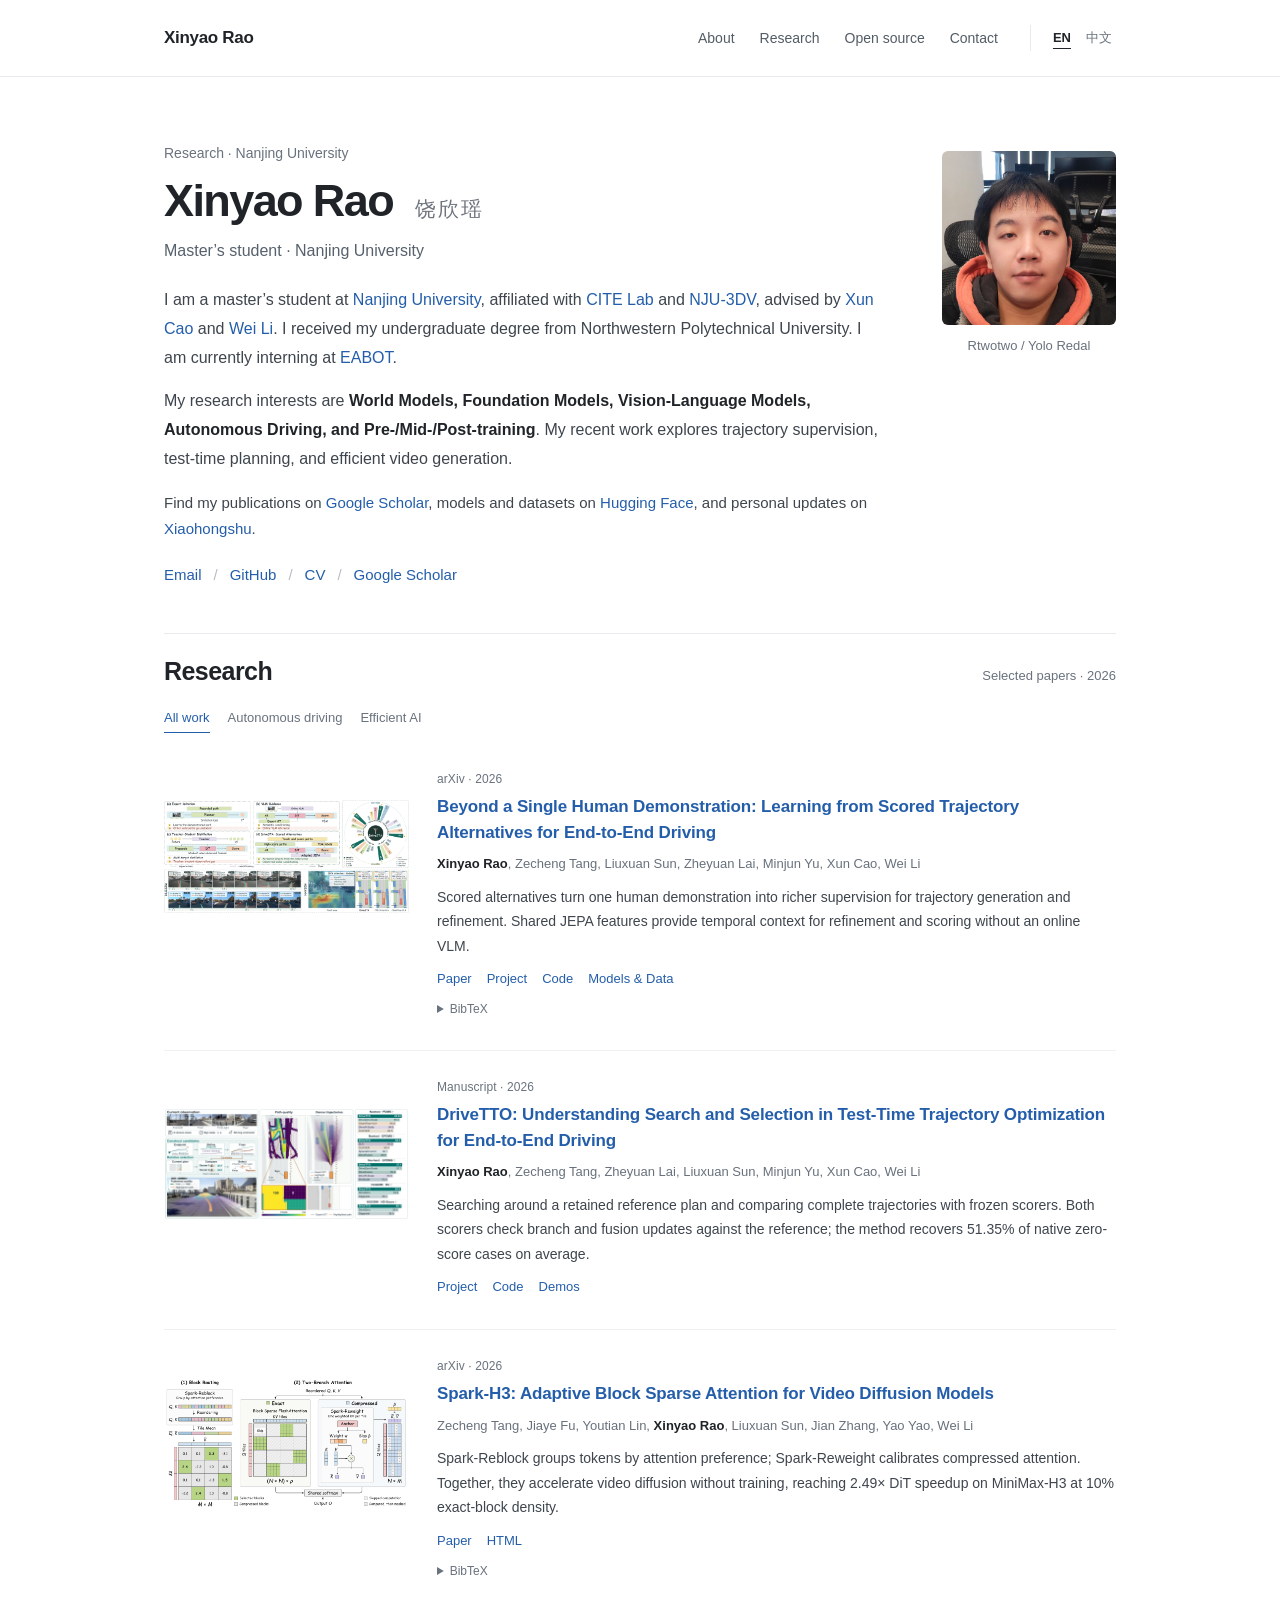
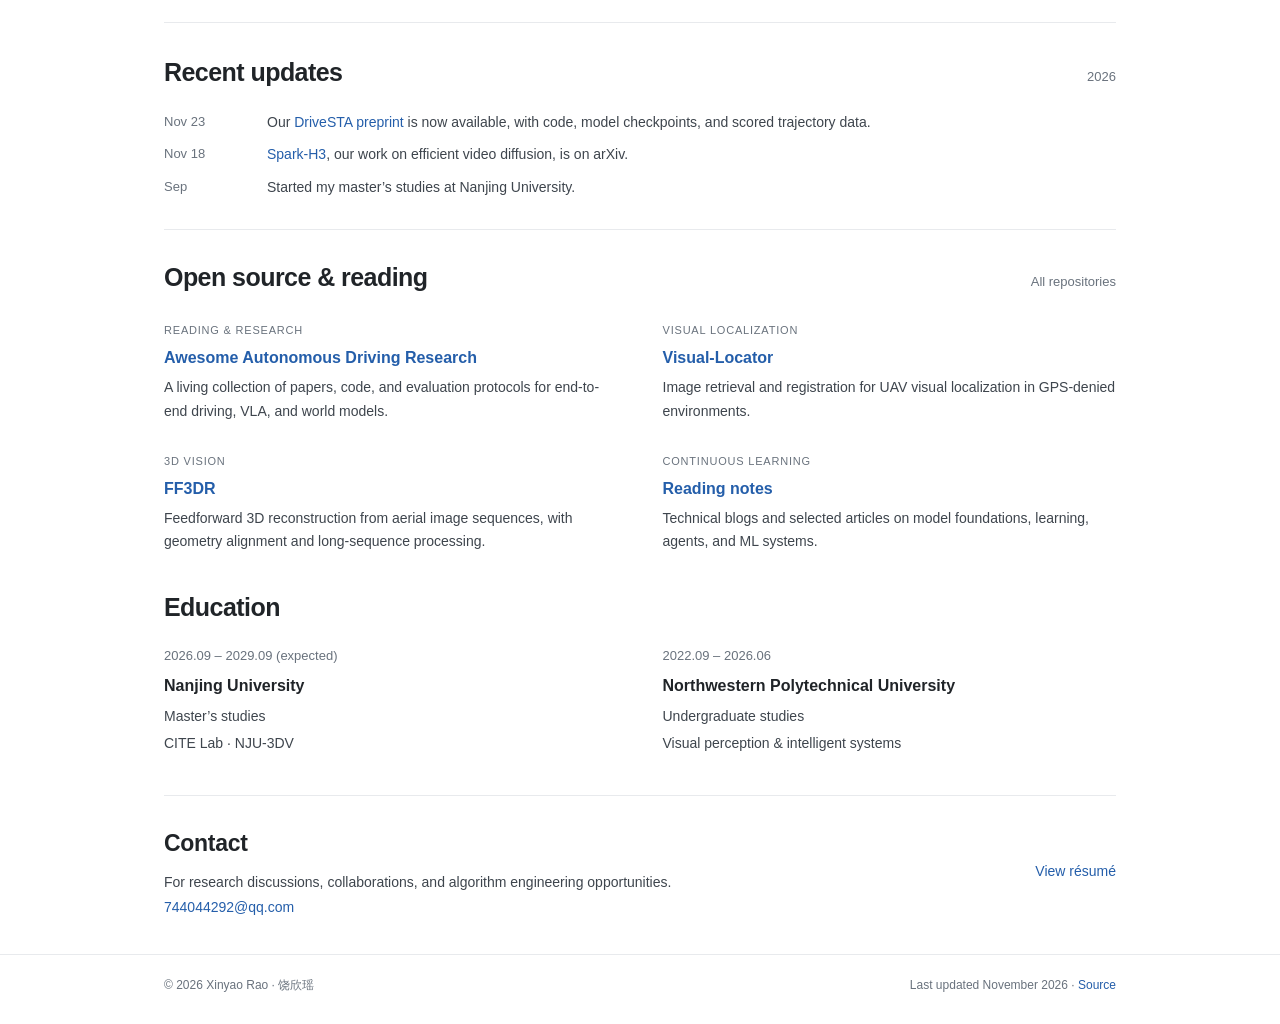
==== index.html @ ece89968 "Build minimal academic homepage and refresh research CV" ====
<!doctype html>
<html lang="en"><head><meta charset="utf-8"><meta name="viewport" content="width=device-width,initial-scale=1">
<title>Xinyao Rao | World Models &amp; Autonomous Driving</title>
<meta name="description" content="Xinyao Rao (饶欣瑶), master's student at Nanjing University. Research interests: World Models, Foundation Models, Vision-Language Models, Autonomous Driving, and Pre-/Mid-/Post-training.">
<meta name="theme-color" content="#ffffff"><meta property="og:type" content="website"><meta property="og:title" content="Xinyao Rao | Academic Homepage"><meta property="og:description" content="World Models, Foundation Models, Vision-Language Models, Autonomous Driving, and Pre-/Mid-/Post-training. Nanjing University.">
<link rel="icon" href="assets/site/favicon.svg" type="image/svg+xml"><link rel="stylesheet" href="assets/site/style.css"><script src="assets/site/main.js" defer></script>
<script type="application/ld+json">{"@context": "https://schema.org", "@type": "Person", "name": "Xinyao Rao", "alternateName": ["饶欣瑶", "Rtwotwo", "Yolo Redal"], "email": "mailto:744044292@qq.com", "affiliation": {"@type": "CollegeOrUniversity", "name": "Nanjing University"}, "alumniOf": {"@type": "CollegeOrUniversity", "name": "Northwestern Polytechnical University"}, "sameAs": ["https://github.com/Rtwotwo", "https://huggingface.co/Rtwotwo"]}</script></head>
<body><a class="skip" href="#main">Skip to content</a>
<header class="topbar"><nav class="container nav" aria-label="Main navigation"><a class="brand" href="#about">Xinyao Rao</a><div class="nav-links"><a href="#about"><span lang="en">About</span><span lang="zh-CN">关于我</span></a><a href="#research"><span lang="en">Research</span><span lang="zh-CN">研究成果</span></a><a href="#projects"><span lang="en">Open source</span><span lang="zh-CN">开源项目</span></a><a href="#contact"><span lang="en">Contact</span><span lang="zh-CN">联系</span></a></div><div class="languages" data-enhanced hidden role="group" aria-label="Language"><button type="button" data-language="en" aria-pressed="true">EN</button><button type="button" data-language="zh-CN" aria-pressed="false">中文</button></div></nav></header>
<main id="main" class="container">
<section id="about" class="hero" aria-labelledby="name"><div class="hero-copy"><p class="eyebrow"><span lang="en">Research · Nanjing University</span><span lang="zh-CN">研究 · 南京大学</span></p><h1 id="name">Xinyao Rao <span class="chinese-name">饶欣瑶</span></h1><p class="lead"><span lang="en">Master’s student · Nanjing University</span><span lang="zh-CN">硕士研究生 · 南京大学</span></p><p class="bio"><span lang="en">I am a master’s student at <a href="https://www.nju.edu.cn/">Nanjing University</a>, affiliated with <a href="https://cite.nju.edu.cn/">CITE Lab</a> and <a href="https://nju-3dv.github.io/">NJU-3DV</a>, advised by <a href="https://cite.nju.edu.cn/People/Faculty/20190621/i5054.html">Xun Cao</a> and <a href="https://is.nju.edu.cn/lw/main.htm">Wei Li</a>. I received my undergraduate degree from Northwestern Polytechnical University. I am currently interning at <a href="https://www.eabot.tech/">EABOT</a>.</span><span lang="zh-CN">我目前在<a href="https://www.nju.edu.cn/">南京大学</a>攻读硕士学位，所在实验室为 <a href="https://cite.nju.edu.cn/">CITE Lab</a> 与 <a href="https://nju-3dv.github.io/">NJU-3DV</a>，导师为<a href="https://cite.nju.edu.cn/People/Faculty/20190621/i5054.html">曹汛</a>与<a href="https://is.nju.edu.cn/lw/main.htm">李伟</a>。本科毕业于西北工业大学，目前在 <a href="https://www.eabot.tech/">EABOT（易博图）</a> 实习。</span></p><p class="bio"><span lang="en">My research interests are <strong>World Models, Foundation Models, Vision-Language Models, Autonomous Driving, and Pre-/Mid-/Post-training</strong>. My recent work explores trajectory supervision, test-time planning, and efficient video generation.</span><span lang="zh-CN">我的研究兴趣包括<strong>世界模型、基础模型、视觉语言模型、自动驾驶，以及预训练 / 中期训练 / 后训练</strong>。近期工作围绕轨迹监督、测试时规划与高效视频生成展开。</span></p><p class="social-sentence"><span lang="en">Find my publications on <a href="https://scholar.google.com/citations?user=zRt1tLAAAAAJ&amp;hl=en">Google Scholar</a>, models and datasets on <a href="https://huggingface.co/Rtwotwo">Hugging Face</a>, and personal updates on <a href="https://xhslink.cn/o/3UayJjRbFI3">Xiaohongshu</a>.</span><span lang="zh-CN">你可以在 <a href="https://scholar.google.com/citations?user=zRt1tLAAAAAJ&amp;hl=en">Google Scholar</a> 查看我的论文，在 <a href="https://huggingface.co/Rtwotwo">Hugging Face</a> 获取模型与数据，也可以通过<a href="https://xhslink.cn/o/3UayJjRbFI3">小红书</a>关注我的动态。</span></p><div class="hero-links"><a class="button primary" href="mailto:744044292@qq.com"><span lang="en">Email</span><span lang="zh-CN">邮箱</span></a><a class="button" href="https://github.com/Rtwotwo">GitHub</a><a class="button" href="assets/cv.pdf"><span lang="en">CV</span><span lang="zh-CN">英文简历</span></a><a href="https://scholar.google.com/citations?user=zRt1tLAAAAAJ&amp;hl=en" class="button">Google Scholar</a></div></div><figure class="portrait"><img src="assets/site/portrait.jpg" alt="Portrait of Xinyao Rao" width="174" height="174" fetchpriority="high"><figcaption>Rtwotwo / Yolo Redal</figcaption></figure></section>

<section id="research" class="research" aria-labelledby="research-title"><div class="section-title"><h2 id="research-title"><span lang="en">Research</span><span lang="zh-CN">研究成果</span></h2><span class="aside"><span lang="en">Selected papers · 2026</span><span lang="zh-CN">代表论文 · 2026</span></span></div><div class="filters" data-enhanced hidden role="group" aria-label="Research topics"><button type="button" data-filter="all" aria-pressed="true"><span lang="en">All work</span><span lang="zh-CN">全部</span></button><button type="button" data-filter="driving" aria-pressed="false"><span lang="en">Autonomous driving</span><span lang="zh-CN">自动驾驶</span></button><button type="button" data-filter="efficient" aria-pressed="false"><span lang="en">Efficient AI</span><span lang="zh-CN">高效 AI</span></button></div><p id="filter-status" class="sr-only" aria-live="polite"></p><article class="paper" id="drivesta" data-topic="driving">
    <a class="paper-visual" href="https://arxiv.org/abs/2611.27515" aria-label="DriveSTA details"><img src="assets/site/drivesta.png" alt="DriveSTA method overview" width="560" height="360" loading="lazy"></a>
    <div><p class="meta"><span lang="en">arXiv · 2026</span><span lang="zh-CN">arXiv 预印本 · 2026</span></p><h3><a href="https://arxiv.org/abs/2611.27515">Beyond a Single Human Demonstration: Learning from Scored Trajectory Alternatives for End-to-End Driving</a></h3><p class="authors"><strong>Xinyao Rao</strong>, Zecheng Tang, Liuxuan Sun, Zheyuan Lai, Minjun Yu, Xun Cao, Wei Li</p><p class="abstract"><span lang="en">Scored alternatives turn one human demonstration into richer supervision for trajectory generation and refinement. Shared JEPA features provide temporal context for refinement and scoring without an online VLM.</span><span lang="zh-CN">从单条人类示范拓展出带评分的替代轨迹，结合 JEPA 视频表征，学习轨迹生成、精炼与质量评估。</span></p><div class="paper-links"><a href="https://arxiv.org/abs/2611.27515">Paper</a><a href="https://rtwotwo.github.io/DriveSTA/">Project</a><a href="https://github.com/Rtwotwo/DriveSTA">Code</a><a href="https://huggingface.co/Rtwotwo/DriveSTA">Models & Data</a></div><details><summary>BibTeX</summary><pre id="bib-drivesta">@misc{rao2026drivesta,
  title={Beyond a Single Human Demonstration: Learning from Scored Trajectory Alternatives for End-to-End Driving},
  author={Rao, Xinyao and Tang, Zecheng and Sun, Liuxuan and Lai, Zheyuan and Yu, Minjun and Cao, Xun and Li, Wei},
  year={2026},
  eprint={2611.27515},
  archivePrefix={arXiv},
  primaryClass={cs.CV},
  url={https://arxiv.org/abs/2611.27515}
}</pre><button class="copy-citation" data-enhanced hidden data-copy="bib-drivesta"><span lang="en">Copy citation</span><span lang="zh-CN">复制引用</span></button></details></div></article><article class="paper" id="drivetto" data-topic="driving">
    <a class="paper-visual" href="https://rtwotwo.github.io/DriveTTO/" aria-label="DriveTTO details"><img src="assets/site/drivetto-teaser.png" alt="DriveTTO method overview" width="560" height="360" loading="lazy"></a>
    <div><p class="meta"><span lang="en">Manuscript · 2026</span><span lang="zh-CN">论文稿件 · 2026</span></p><h3><a href="https://rtwotwo.github.io/DriveTTO/">DriveTTO: Understanding Search and Selection in Test-Time Trajectory Optimization for End-to-End Driving</a></h3><p class="authors"><strong>Xinyao Rao</strong>, Zecheng Tang, Zheyuan Lai, Liuxuan Sun, Minjun Yu, Xun Cao, Wei Li</p><p class="abstract"><span lang="en">Searching around a retained reference plan and comparing complete trajectories with frozen scorers. Both scorers check branch and fusion updates against the reference; the method recovers 51.35% of native zero-score cases on average.</span><span lang="zh-CN">保留完整参考轨迹，在推理阶段进行端点搜索与局部精炼，再以冻结评分器比较完整轨迹。分支与融合更新须经双评分器检查；原生零分案例的平均恢复率达 51.35%。</span></p><div class="paper-links"><a href="https://rtwotwo.github.io/DriveTTO/">Project</a><a href="https://github.com/Rtwotwo/DriveTTO">Code</a><a href="https://rtwotwo.github.io/DriveTTO/#videos">Demos</a></div></div></article><article class="paper" id="spark" data-topic="efficient">
    <a class="paper-visual" href="https://arxiv.org/abs/2611.24256" aria-label="Spark-H3 details"><img src="assets/site/spark-method.png" alt="Spark-H3 attention method overview" width="560" height="360" loading="lazy"></a>
    <div><p class="meta"><span lang="en">arXiv · 2026</span><span lang="zh-CN">arXiv 预印本 · 2026</span></p><h3><a href="https://arxiv.org/abs/2611.24256">Spark-H3: Adaptive Block Sparse Attention for Video Diffusion Models</a></h3><p class="authors">Zecheng Tang, Jiaye Fu, Youtian Lin, <strong>Xinyao Rao</strong>, Liuxuan Sun, Jian Zhang, Yao Yao, Wei Li</p><p class="abstract"><span lang="en">Spark-Reblock groups tokens by attention preference; Spark-Reweight calibrates compressed attention. Together, they accelerate video diffusion without training, reaching 2.49× DiT speedup on MiniMax-H3 at 10% exact-block density.</span><span lang="zh-CN">Spark-Reblock 按注意力偏好重组 token，Spark-Reweight 校准压缩块注意力；无需训练，在 MiniMax-H3、10% 精确块密度下实现 2.49× DiT 加速。</span></p><div class="paper-links"><a href="https://arxiv.org/abs/2611.24256">Paper</a><a href="https://arxiv.org/html/2611.24256v1">HTML</a></div><details><summary>BibTeX</summary><pre id="bib-spark">@misc{tang2026sparkh3,
  title={Spark-H3: Adaptive Block Sparse Attention for Video Diffusion Models},
  author={Tang, Zecheng and Fu, Jiaye and Lin, Youtian and Rao, Xinyao and Sun, Liuxuan and Zhang, Jian and Yao, Yao and Li, Wei},
  year={2026},
  eprint={2611.24256},
  archivePrefix={arXiv},
  primaryClass={cs.CV},
  url={https://arxiv.org/abs/2611.24256}
}</pre><button class="copy-citation" data-enhanced hidden data-copy="bib-spark"><span lang="en">Copy citation</span><span lang="zh-CN">复制引用</span></button></details></div></article></section>
<section class="news" aria-labelledby="news-title"><div class="section-title"><h2 id="news-title"><span lang="en">Recent updates</span><span lang="zh-CN">近期动态</span></h2><span class="aside">2026</span></div><ul><li><time datetime="2026-11-23">Nov 23</time><p><span lang="en">Our <a href="https://arxiv.org/abs/2611.27515">DriveSTA preprint</a> is now available, with code, model checkpoints, and scored trajectory data.</span><span lang="zh-CN"><a href="https://arxiv.org/abs/2611.27515">DriveSTA 预印本</a>已公开，代码、模型权重与带评分轨迹数据同步开放。</span></p></li><li><time datetime="2026-11-18">Nov 18</time><p><span lang="en"><a href="https://arxiv.org/abs/2611.24256">Spark-H3</a>, our work on efficient video diffusion, is on arXiv.</span><span lang="zh-CN">视频扩散模型加速工作 <a href="https://arxiv.org/abs/2611.24256">Spark-H3</a> 已发布于 arXiv。</span></p></li><li><time datetime="2026-09">Sep</time><p><span lang="en">Started my master’s studies at Nanjing University.</span><span lang="zh-CN">进入南京大学攻读硕士学位。</span></p></li></ul></section>
<section id="projects" class="open-source" aria-labelledby="projects-title"><div class="section-title"><h2 id="projects-title"><span lang="en">Open source & reading</span><span lang="zh-CN">开源与阅读</span></h2><a class="aside" href="https://github.com/Rtwotwo?tab=repositories"><span lang="en">All repositories</span><span lang="zh-CN">全部仓库</span></a></div><div class="projects"><article class="project"><span class="topic">READING & RESEARCH</span><h3><a href="https://github.com/Rtwotwo/Awesome-Autonomous-Driving-Research">Awesome Autonomous Driving Research</a></h3><p><span lang="en">A living collection of papers, code, and evaluation protocols for end-to-end driving, VLA, and world models.</span><span lang="zh-CN">持续整理端到端驾驶、VLA 与世界模型的论文、代码及评测协议。</span></p></article><article class="project"><span class="topic">VISUAL LOCALIZATION</span><h3><a href="https://github.com/Rtwotwo/Visual-Locator">Visual-Locator</a></h3><p><span lang="en">Image retrieval and registration for UAV visual localization in GPS-denied environments.</span><span lang="zh-CN">通过图像检索与配准，探索 GPS 不可用环境下的无人机视觉定位。</span></p></article><article class="project"><span class="topic">3D VISION</span><h3><a href="https://github.com/Rtwotwo/FF3DR">FF3DR</a></h3><p><span lang="en">Feedforward 3D reconstruction from aerial image sequences, with geometry alignment and long-sequence processing.</span><span lang="zh-CN">面向无人机图像序列的前馈三维重建、几何对齐与长序列处理。</span></p></article><article class="project"><span class="topic">CONTINUOUS LEARNING</span><h3><a href="https://github.com/Rtwotwo/Rtwotwo/blob/main/READING.md">Reading notes</a></h3><p><span lang="en">Technical blogs and selected articles on model foundations, learning, agents, and ML systems.</span><span lang="zh-CN">按主题整理模型基础、机器学习、智能体与机器学习系统相关的技术阅读清单。</span></p></article></div></section>
<section class="education" aria-labelledby="education-title"><div class="section-title"><h2 id="education-title"><span lang="en">Education</span><span lang="zh-CN">教育经历</span></h2></div><div class="schools"><article class="school"><span class="date">2026.09 – 2029.09 <span lang="en">(expected)</span><span lang="zh-CN">（预计）</span></span><h3><span lang="en">Nanjing University</span><span lang="zh-CN">南京大学</span></h3><p><span lang="en">Master’s studies</span><span lang="zh-CN">硕士研究生</span></p><p>CITE Lab · NJU-3DV</p></article><article class="school"><span class="date">2022.09 – 2026.06</span><h3><span lang="en">Northwestern Polytechnical University</span><span lang="zh-CN">西北工业大学</span></h3><p><span lang="en">Undergraduate studies</span><span lang="zh-CN">本科</span></p><p><span lang="en">Visual perception & intelligent systems</span><span lang="zh-CN">视觉感知与智能系统研究实践</span></p></article></div></section>
<section id="contact" class="contact" aria-labelledby="contact-title"><div><h2 id="contact-title"><span lang="en">Contact</span><span lang="zh-CN">联系</span></h2><p><span lang="en">For research discussions, collaborations, and algorithm engineering opportunities.</span><span lang="zh-CN">欢迎交流研究想法、开源合作与算法工程机会。</span></p><p><a href="mailto:744044292@qq.com">744044292@qq.com</a></p></div><a class="button" href="assets/resume.html"><span lang="en">View résumé</span><span lang="zh-CN">查看在线简历</span></a></section>
</main><footer><div class="container footer-inner"><span>© 2026 Xinyao Rao · 饶欣瑶</span><span><span lang="en">Last updated November 2026</span><span lang="zh-CN">更新于 2026 年 11 月</span> · <a href="https://github.com/Rtwotwo/Rtwotwo"><span lang="en">Source</span><span lang="zh-CN">源码</span></a></span></div></footer></body></html>
---- assets/site/style.css ----
:root{--paper:#fff;--ink:#202428;--body:#3e454d;--muted:#69727d;--line:#e8eaed;--accent:#245eaa;--wash:#f6f8fa;color-scheme:light}
*{box-sizing:border-box}html{scroll-behavior:smooth;scroll-padding-top:88px}body{margin:0;background:#fff;color:var(--body);font:16px/1.75 -apple-system,BlinkMacSystemFont,"Segoe UI",Arial,"Microsoft YaHei",sans-serif;-webkit-font-smoothing:antialiased}a{color:var(--accent);text-decoration:none;text-underline-offset:4px}a:hover{text-decoration:underline}a:focus-visible,button:focus-visible,summary:focus-visible{outline:2px solid var(--accent);outline-offset:5px}button{font:inherit;cursor:pointer}[hidden]{display:none!important}html[lang=en] [lang=zh-CN],html[lang=zh-CN] [lang=en]{display:none}h1,h2,h3,p{margin-top:0}h1,h2,h3{color:var(--ink)}.container{max-width:1040px;padding:0 44px;margin:auto}.skip{position:fixed;top:-100px;left:20px;background:white;z-index:100;padding:8px 12px;border:1px solid var(--line)}.skip:focus{top:10px}.topbar{background:#fff;border-bottom:1px solid var(--line)}.nav{display:flex;align-items:center;min-height:76px;gap:32px}.brand{font-size:17px;letter-spacing:-.3px;font-weight:600;color:var(--ink);margin-right:auto}.brand-icon{display:none}.nav-links{display:flex;gap:25px}.nav-links a{font-size:14px;color:#535c65}.languages{display:flex;align-items:center;border-left:1px solid var(--line);padding-left:18px;gap:7px}.languages button{font-size:13px;padding:2px 4px;border:0;background:none;color:var(--muted)}.languages button[aria-pressed=true]{color:var(--ink);font-weight:650;text-decoration:underline;text-underline-offset:6px}.hero{padding:64px 0 44px;display:grid;grid-template-columns:minmax(0,1fr) 174px;column-gap:64px;align-items:start}.hero-copy{min-width:0}.eyebrow{font-size:14px;font-weight:400;color:var(--muted);margin-bottom:8px;letter-spacing:0}.hero h1{font-size:45px;line-height:1.2;font-weight:550;letter-spacing:-1.6px;margin:0 0 10px}.chinese-name{display:inline-block;font:21px/1.4 "Microsoft YaHei",sans-serif;letter-spacing:2px;font-weight:400;color:#6e747d;margin-left:11px}.lead{font-size:16px;line-height:1.6;color:#56616d;margin:0 0 23px}.bio{font-size:16px;line-height:1.8;margin:0 0 15px}.bio strong{font-weight:600;color:var(--ink)}.social-sentence{font-size:15px;line-height:1.75;margin:16px 0 0;color:var(--body)}.portrait{margin:10px 0 0}.portrait img{display:block;width:174px;height:174px;object-fit:cover;object-position:50% 67%;border-radius:6px}.portrait figcaption{text-align:center;font-size:13px;color:var(--muted);margin-top:10px}.hero-links{display:flex;align-items:center;flex-wrap:wrap;gap:7px 0;margin-top:20px;font-size:15px}.hero-links .button{display:inline;padding:0;background:none;border:0;border-radius:0;color:var(--accent);min-height:0;font-size:15px}.hero-links .button+.button:before{content:"/";display:inline-block;margin:0 12px;color:#b7bdc4}.hero-links .button:hover{background:none;text-decoration:underline}.section-title{display:flex;align-items:baseline;gap:20px;margin:0 0 20px}.section-title h2{font-size:25px;font-weight:550;line-height:1.4;letter-spacing:-.55px;margin:0}.aside{font-size:13px;color:var(--muted);margin-left:auto}.research{padding-top:20px;border-top:1px solid var(--line)}.research .section-title{margin-bottom:14px}.filters{display:flex;gap:18px;flex-wrap:wrap;margin-bottom:10px}.filters button{background:none;border:0;border-bottom:1px solid transparent;border-radius:0;padding:3px 0;color:var(--muted);font-size:13px;line-height:1.8}.filters button[aria-pressed=true]{border-color:var(--accent);color:var(--accent)}.paper{display:grid;grid-template-columns:245px minmax(0,1fr);gap:28px;padding:27px 0 30px;align-items:start}.paper+.paper{border-top:1px solid #f0f1f3}.paper-visual{display:flex;align-items:center;justify-content:center;min-height:165px;border:0;border-radius:0;background:white;margin-top:4px;overflow:hidden}.paper-visual img{width:100%;height:auto;max-height:185px;object-fit:contain;display:block}.paper .meta{font-size:12px;font-weight:500;line-height:1.5;color:var(--muted);letter-spacing:.1px;margin:0 0 6px}.paper h3{font-size:17px;line-height:1.5;font-weight:600;letter-spacing:-.15px;margin-bottom:8px}.paper h3 a{color:var(--accent)}.authors{font-size:13px;line-height:1.75;margin-bottom:9px;color:#68717c}.authors strong{font-weight:650;color:var(--ink)}.abstract{font-size:14px;line-height:1.75;margin-bottom:10px;color:var(--body)}.paper-links{display:flex;gap:15px;flex-wrap:wrap;font-size:13px;font-weight:500}details{margin-top:8px;font-size:12px}summary{cursor:pointer;color:var(--muted);width:max-content}pre{font:12px/1.6 Consolas,monospace;white-space:pre-wrap;overflow-wrap:anywhere;background:var(--wash);border:1px solid var(--line);padding:13px;margin:10px 0}.copy-citation{font:12px/1.5 inherit;background:white;border:1px solid var(--line);padding:5px 10px;color:var(--accent)}.news{border-top:1px solid var(--line);padding:32px 0 30px;margin-top:10px}.news ul{list-style:none;margin:0;padding:0;display:grid;gap:8px}.news li{display:grid;grid-template-columns:88px 1fr;gap:15px;font-size:14px}.news time{font-size:13px;color:var(--muted);padding-top:1px}.news p{margin:0}.open-source{border-top:1px solid var(--line);padding-top:30px}.projects{display:grid;grid-template-columns:1fr 1fr;gap:22px 45px}.project{padding:0}.project h3{font-size:16px;font-weight:550;line-height:1.5;margin:3px 0 6px}.project .topic{font-size:11px;letter-spacing:.8px;color:var(--muted)}.project p{font-size:14px;line-height:1.7;margin:0}.education{padding:36px 0}.schools{display:grid;grid-template-columns:1fr 1fr;gap:45px}.school{border-left:0;padding:0}.school h3{font-size:16px;font-weight:550;margin-bottom:4px}.school p{font-size:14px;margin:0 0 3px}.school .date{font-size:13px;color:var(--muted);display:block;margin-bottom:4px}.contact{padding:27px 0 35px;border-top:1px solid var(--line);display:flex;align-items:center;gap:24px}.contact h2{font-size:23px;font-weight:550;letter-spacing:-.3px;margin:0 0 7px}.contact p{font-size:14px;margin:0}.contact .button{margin-left:auto;white-space:nowrap;color:var(--accent);font-size:14px}.footer-inner{display:flex;justify-content:space-between;gap:16px;padding-top:20px;padding-bottom:28px}footer{border-top:1px solid var(--line);font-size:12px;color:var(--muted)}.sr-only{position:absolute;width:1px;height:1px;overflow:hidden;clip:rect(0,0,0,0);white-space:nowrap}
@media(min-width:1600px){.container{max-width:1080px}.hero{padding-top:80px;padding-bottom:50px}}
@media(max-width:800px){.container{padding:0 28px}.hero{grid-template-columns:minmax(0,1fr) 145px;gap:30px;padding-top:42px}.portrait img{width:145px;height:145px}.hero h1{font-size:38px}.chinese-name{font-size:19px;margin-left:7px}.nav{gap:18px}.nav-links{gap:17px}.paper{grid-template-columns:205px minmax(0,1fr);gap:23px}.paper h3{font-size:16px}}
@media(max-width:600px){.container{padding:0 22px}.nav{min-height:70px;gap:12px;flex-wrap:wrap;padding-top:17px;padding-bottom:13px}.brand{font-size:17px}.nav-links{order:3;width:100%;justify-content:space-between;margin-top:7px;gap:12px}.nav-links a{font-size:13px}.languages{padding-left:13px}.hero{grid-template-columns:minmax(0,1fr) 92px;gap:15px 18px;padding:33px 0 30px}.hero-copy{display:contents}.eyebrow{grid-column:1;font-size:12px;margin:0}.hero h1{grid-column:1;grid-row:2;font-size:33px;margin:0}.chinese-name{font-size:18px;display:block;margin:8px 0 0;letter-spacing:3px}.portrait{grid-column:2;grid-row:1/3;margin:3px 0 0}.portrait img{width:92px;height:92px;border-radius:5px}.portrait figcaption{font-size:10px;line-height:1.6;margin-top:8px}.lead,.bio,.social-sentence,.hero-links{grid-column:1/-1;margin:0}.lead{font-size:14px}.bio{font-size:15px;line-height:1.8}.social-sentence{font-size:14px;line-height:1.8}.hero-links{margin-top:3px;line-height:1.8}.hero-links .button{font-size:14px}.hero-links .button+.button:before{margin:0 9px}.section-title h2{font-size:23px}.section-title{gap:12px;flex-wrap:wrap}.aside{font-size:12px}.filters{gap:19px}.filters button{font-size:12px}.paper{grid-template-columns:1fr;gap:15px;padding:23px 0 26px}.paper-visual{min-height:0;justify-content:flex-start;margin:0}.paper-visual img{width:100%;max-width:340px;height:180px;object-fit:contain;object-position:left center}.paper h3{font-size:17px}.paper .meta{font-size:11px}.authors{font-size:13px}.abstract{font-size:14px}.news li{grid-template-columns:65px 1fr;gap:12px}.news time{font-size:12px}.projects,.schools{grid-template-columns:1fr;gap:24px}.project .topic{font-size:11px}.contact{display:block}.contact .button{display:inline-block;margin-top:15px}.footer-inner{flex-direction:column;gap:4px}.research{padding-top:25px}}
@media(prefers-reduced-motion:reduce){html{scroll-behavior:auto}}
@media print{.topbar,.filters,.hero-links,.copy-citation{display:none}.container{padding:0;max-width:none}.hero{padding-top:0}.paper,.school{break-inside:avoid}body{background:white}.contact{display:none}a{color:inherit}}
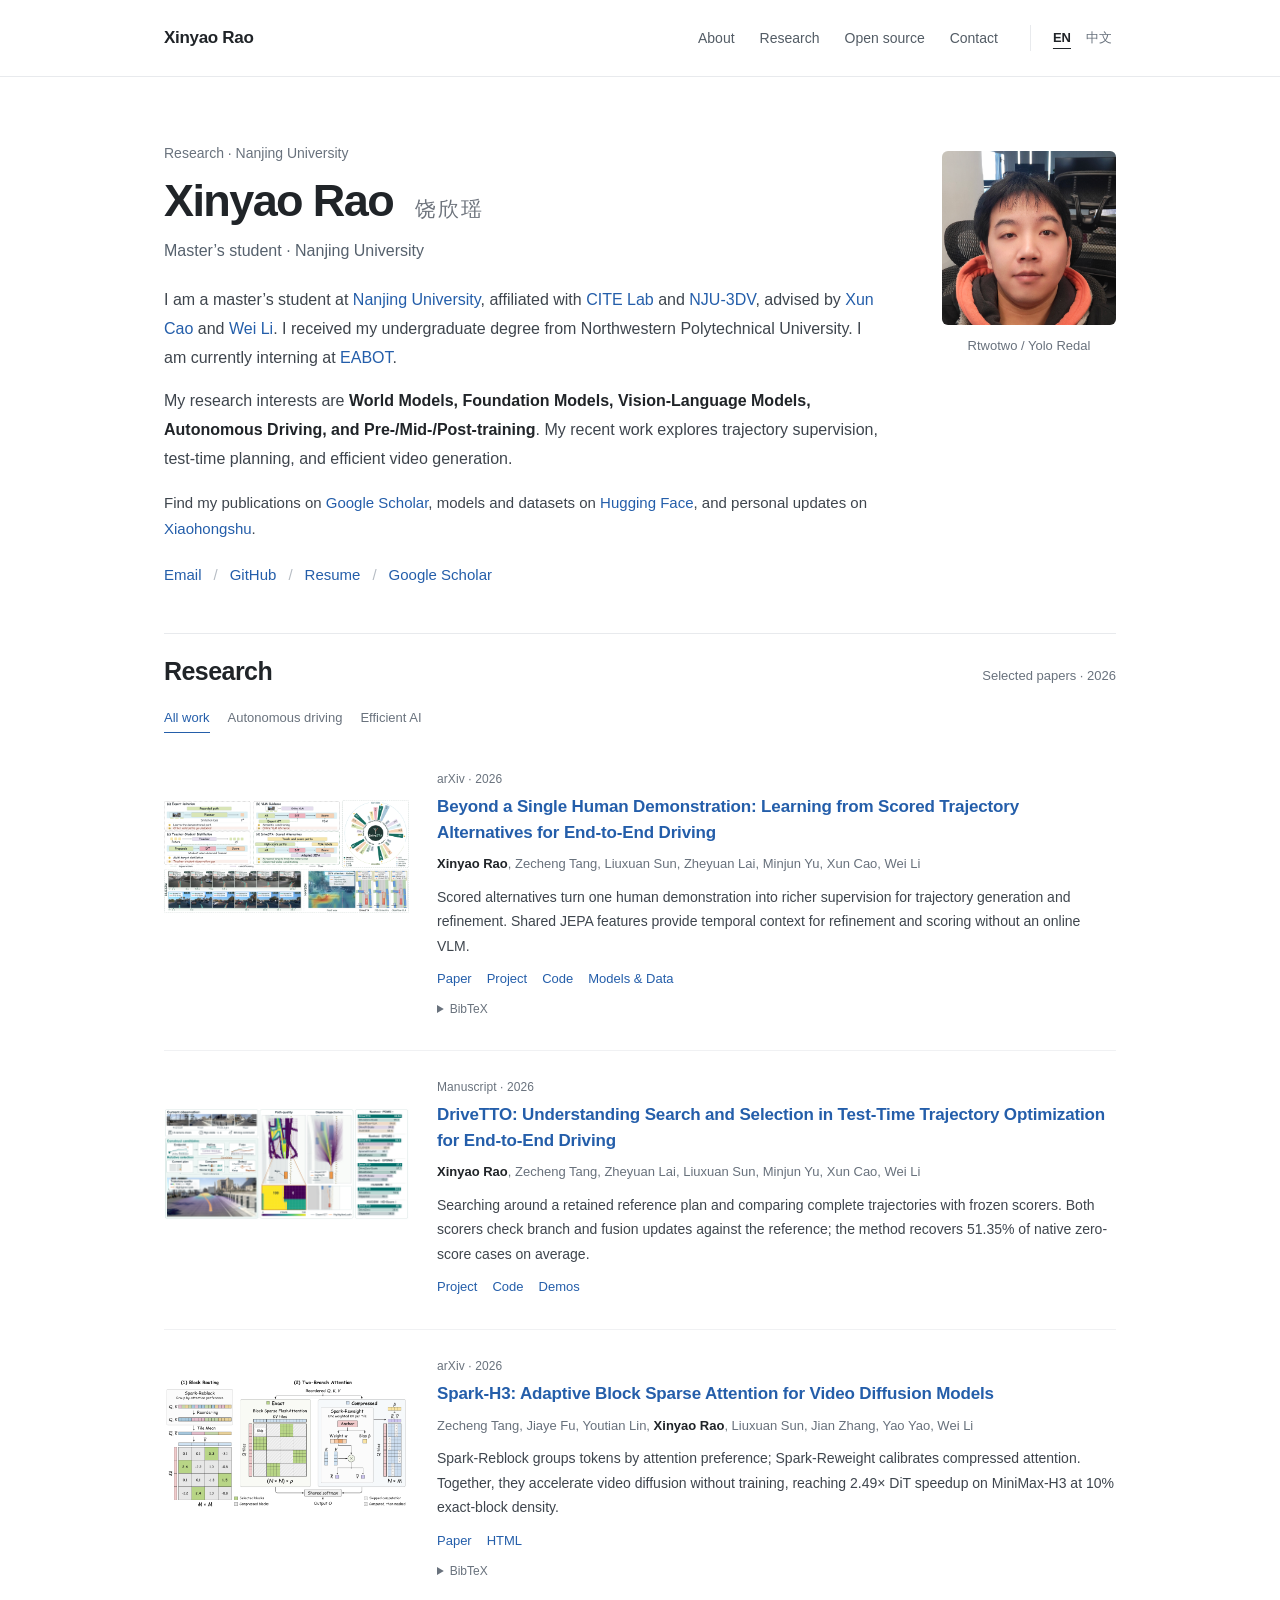
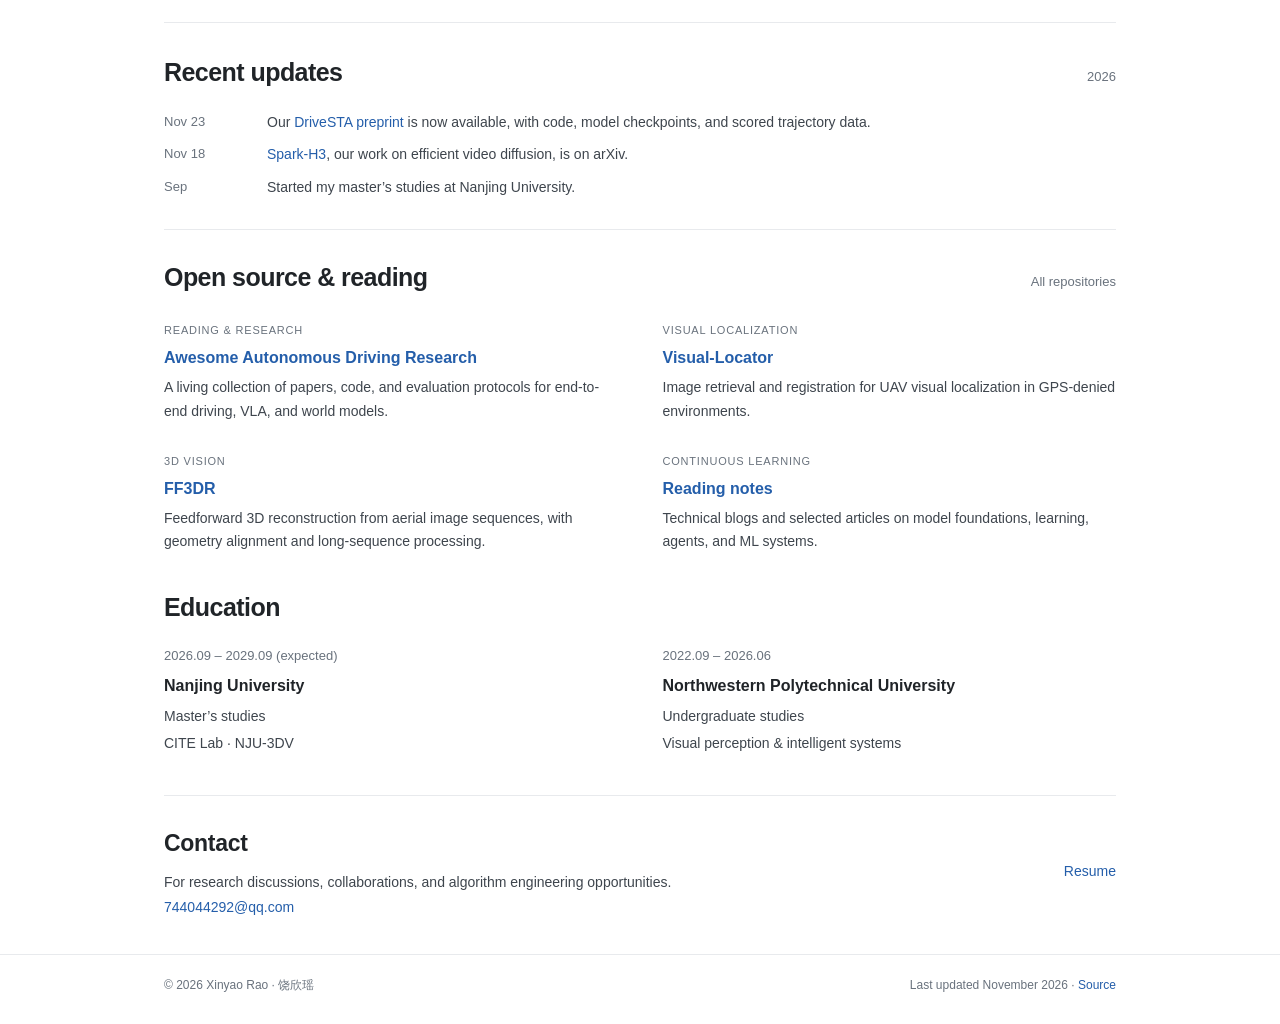
==== commit b37d7f34: "Polish profile text while preserving original README design" ====
--- a/index.html
+++ b/index.html
@@ -8,7 +8,7 @@
 <body><a class="skip" href="#main">Skip to content</a>
 <header class="topbar"><nav class="container nav" aria-label="Main navigation"><a class="brand" href="#about">Xinyao Rao</a><div class="nav-links"><a href="#about"><span lang="en">About</span><span lang="zh-CN">关于我</span></a><a href="#research"><span lang="en">Research</span><span lang="zh-CN">研究成果</span></a><a href="#projects"><span lang="en">Open source</span><span lang="zh-CN">开源项目</span></a><a href="#contact"><span lang="en">Contact</span><span lang="zh-CN">联系</span></a></div><div class="languages" data-enhanced hidden role="group" aria-label="Language"><button type="button" data-language="en" aria-pressed="true">EN</button><button type="button" data-language="zh-CN" aria-pressed="false">中文</button></div></nav></header>
 <main id="main" class="container">
-<section id="about" class="hero" aria-labelledby="name"><div class="hero-copy"><p class="eyebrow"><span lang="en">Research · Nanjing University</span><span lang="zh-CN">研究 · 南京大学</span></p><h1 id="name">Xinyao Rao <span class="chinese-name">饶欣瑶</span></h1><p class="lead"><span lang="en">Master’s student · Nanjing University</span><span lang="zh-CN">硕士研究生 · 南京大学</span></p><p class="bio"><span lang="en">I am a master’s student at <a href="https://www.nju.edu.cn/">Nanjing University</a>, affiliated with <a href="https://cite.nju.edu.cn/">CITE Lab</a> and <a href="https://nju-3dv.github.io/">NJU-3DV</a>, advised by <a href="https://cite.nju.edu.cn/People/Faculty/20190621/i5054.html">Xun Cao</a> and <a href="https://is.nju.edu.cn/lw/main.htm">Wei Li</a>. I received my undergraduate degree from Northwestern Polytechnical University. I am currently interning at <a href="https://www.eabot.tech/">EABOT</a>.</span><span lang="zh-CN">我目前在<a href="https://www.nju.edu.cn/">南京大学</a>攻读硕士学位，所在实验室为 <a href="https://cite.nju.edu.cn/">CITE Lab</a> 与 <a href="https://nju-3dv.github.io/">NJU-3DV</a>，导师为<a href="https://cite.nju.edu.cn/People/Faculty/20190621/i5054.html">曹汛</a>与<a href="https://is.nju.edu.cn/lw/main.htm">李伟</a>。本科毕业于西北工业大学，目前在 <a href="https://www.eabot.tech/">EABOT（易博图）</a> 实习。</span></p><p class="bio"><span lang="en">My research interests are <strong>World Models, Foundation Models, Vision-Language Models, Autonomous Driving, and Pre-/Mid-/Post-training</strong>. My recent work explores trajectory supervision, test-time planning, and efficient video generation.</span><span lang="zh-CN">我的研究兴趣包括<strong>世界模型、基础模型、视觉语言模型、自动驾驶，以及预训练 / 中期训练 / 后训练</strong>。近期工作围绕轨迹监督、测试时规划与高效视频生成展开。</span></p><p class="social-sentence"><span lang="en">Find my publications on <a href="https://scholar.google.com/citations?user=zRt1tLAAAAAJ&amp;hl=en">Google Scholar</a>, models and datasets on <a href="https://huggingface.co/Rtwotwo">Hugging Face</a>, and personal updates on <a href="https://xhslink.cn/o/3UayJjRbFI3">Xiaohongshu</a>.</span><span lang="zh-CN">你可以在 <a href="https://scholar.google.com/citations?user=zRt1tLAAAAAJ&amp;hl=en">Google Scholar</a> 查看我的论文，在 <a href="https://huggingface.co/Rtwotwo">Hugging Face</a> 获取模型与数据，也可以通过<a href="https://xhslink.cn/o/3UayJjRbFI3">小红书</a>关注我的动态。</span></p><div class="hero-links"><a class="button primary" href="mailto:744044292@qq.com"><span lang="en">Email</span><span lang="zh-CN">邮箱</span></a><a class="button" href="https://github.com/Rtwotwo">GitHub</a><a class="button" href="assets/cv.pdf"><span lang="en">CV</span><span lang="zh-CN">英文简历</span></a><a href="https://scholar.google.com/citations?user=zRt1tLAAAAAJ&amp;hl=en" class="button">Google Scholar</a></div></div><figure class="portrait"><img src="assets/site/portrait.jpg" alt="Portrait of Xinyao Rao" width="174" height="174" fetchpriority="high"><figcaption>Rtwotwo / Yolo Redal</figcaption></figure></section>
+<section id="about" class="hero" aria-labelledby="name"><div class="hero-copy"><p class="eyebrow"><span lang="en">Research · Nanjing University</span><span lang="zh-CN">研究 · 南京大学</span></p><h1 id="name">Xinyao Rao <span class="chinese-name">饶欣瑶</span></h1><p class="lead"><span lang="en">Master’s student · Nanjing University</span><span lang="zh-CN">硕士研究生 · 南京大学</span></p><p class="bio"><span lang="en">I am a master’s student at <a href="https://www.nju.edu.cn/">Nanjing University</a>, affiliated with <a href="https://cite.nju.edu.cn/">CITE Lab</a> and <a href="https://nju-3dv.github.io/">NJU-3DV</a>, advised by <a href="https://cite.nju.edu.cn/People/Faculty/20190621/i5054.html">Xun Cao</a> and <a href="https://is.nju.edu.cn/lw/main.htm">Wei Li</a>. I received my undergraduate degree from Northwestern Polytechnical University. I am currently interning at <a href="https://www.eabot.tech/">EABOT</a>.</span><span lang="zh-CN">我目前在<a href="https://www.nju.edu.cn/">南京大学</a>攻读硕士学位，所在实验室为 <a href="https://cite.nju.edu.cn/">CITE Lab</a> 与 <a href="https://nju-3dv.github.io/">NJU-3DV</a>，导师为<a href="https://cite.nju.edu.cn/People/Faculty/20190621/i5054.html">曹汛</a>与<a href="https://is.nju.edu.cn/lw/main.htm">李伟</a>。本科毕业于西北工业大学，目前在 <a href="https://www.eabot.tech/">EABOT（易博图）</a> 实习。</span></p><p class="bio"><span lang="en">My research interests are <strong>World Models, Foundation Models, Vision-Language Models, Autonomous Driving, and Pre-/Mid-/Post-training</strong>. My recent work explores trajectory supervision, test-time planning, and efficient video generation.</span><span lang="zh-CN">我的研究兴趣包括<strong>世界模型、基础模型、视觉语言模型、自动驾驶，以及预训练 / 中期训练 / 后训练</strong>。近期工作围绕轨迹监督、测试时规划与高效视频生成展开。</span></p><p class="social-sentence"><span lang="en">Find my publications on <a href="https://scholar.google.com/citations?user=zRt1tLAAAAAJ&amp;hl=en">Google Scholar</a>, models and datasets on <a href="https://huggingface.co/Rtwotwo">Hugging Face</a>, and personal updates on <a href="https://xhslink.cn/o/3UayJjRbFI3">Xiaohongshu</a>.</span><span lang="zh-CN">你可以在 <a href="https://scholar.google.com/citations?user=zRt1tLAAAAAJ&amp;hl=en">Google Scholar</a> 查看我的论文，在 <a href="https://huggingface.co/Rtwotwo">Hugging Face</a> 获取模型与数据，也可以通过<a href="https://xhslink.cn/o/3UayJjRbFI3">小红书</a>关注我的动态。</span></p><div class="hero-links"><a class="button primary" href="mailto:744044292@qq.com"><span lang="en">Email</span><span lang="zh-CN">邮箱</span></a><a class="button" href="https://github.com/Rtwotwo">GitHub</a><a class="button" href="assets/cv.pdf"><span lang="en">Resume</span><span lang="zh-CN">英文简历</span></a><a href="https://scholar.google.com/citations?user=zRt1tLAAAAAJ&amp;hl=en" class="button">Google Scholar</a></div></div><figure class="portrait"><img src="assets/site/portrait.jpg" alt="Portrait of Xinyao Rao" width="174" height="174" fetchpriority="high"><figcaption>Rtwotwo / Yolo Redal</figcaption></figure></section>
 
 <section id="research" class="research" aria-labelledby="research-title"><div class="section-title"><h2 id="research-title"><span lang="en">Research</span><span lang="zh-CN">研究成果</span></h2><span class="aside"><span lang="en">Selected papers · 2026</span><span lang="zh-CN">代表论文 · 2026</span></span></div><div class="filters" data-enhanced hidden role="group" aria-label="Research topics"><button type="button" data-filter="all" aria-pressed="true"><span lang="en">All work</span><span lang="zh-CN">全部</span></button><button type="button" data-filter="driving" aria-pressed="false"><span lang="en">Autonomous driving</span><span lang="zh-CN">自动驾驶</span></button><button type="button" data-filter="efficient" aria-pressed="false"><span lang="en">Efficient AI</span><span lang="zh-CN">高效 AI</span></button></div><p id="filter-status" class="sr-only" aria-live="polite"></p><article class="paper" id="drivesta" data-topic="driving">
     <a class="paper-visual" href="https://arxiv.org/abs/2611.27515" aria-label="DriveSTA details"><img src="assets/site/drivesta.png" alt="DriveSTA method overview" width="560" height="360" loading="lazy"></a>
@@ -36,5 +36,5 @@
 <section class="news" aria-labelledby="news-title"><div class="section-title"><h2 id="news-title"><span lang="en">Recent updates</span><span lang="zh-CN">近期动态</span></h2><span class="aside">2026</span></div><ul><li><time datetime="2026-11-23">Nov 23</time><p><span lang="en">Our <a href="https://arxiv.org/abs/2611.27515">DriveSTA preprint</a> is now available, with code, model checkpoints, and scored trajectory data.</span><span lang="zh-CN"><a href="https://arxiv.org/abs/2611.27515">DriveSTA 预印本</a>已公开，代码、模型权重与带评分轨迹数据同步开放。</span></p></li><li><time datetime="2026-11-18">Nov 18</time><p><span lang="en"><a href="https://arxiv.org/abs/2611.24256">Spark-H3</a>, our work on efficient video diffusion, is on arXiv.</span><span lang="zh-CN">视频扩散模型加速工作 <a href="https://arxiv.org/abs/2611.24256">Spark-H3</a> 已发布于 arXiv。</span></p></li><li><time datetime="2026-09">Sep</time><p><span lang="en">Started my master’s studies at Nanjing University.</span><span lang="zh-CN">进入南京大学攻读硕士学位。</span></p></li></ul></section>
 <section id="projects" class="open-source" aria-labelledby="projects-title"><div class="section-title"><h2 id="projects-title"><span lang="en">Open source & reading</span><span lang="zh-CN">开源与阅读</span></h2><a class="aside" href="https://github.com/Rtwotwo?tab=repositories"><span lang="en">All repositories</span><span lang="zh-CN">全部仓库</span></a></div><div class="projects"><article class="project"><span class="topic">READING & RESEARCH</span><h3><a href="https://github.com/Rtwotwo/Awesome-Autonomous-Driving-Research">Awesome Autonomous Driving Research</a></h3><p><span lang="en">A living collection of papers, code, and evaluation protocols for end-to-end driving, VLA, and world models.</span><span lang="zh-CN">持续整理端到端驾驶、VLA 与世界模型的论文、代码及评测协议。</span></p></article><article class="project"><span class="topic">VISUAL LOCALIZATION</span><h3><a href="https://github.com/Rtwotwo/Visual-Locator">Visual-Locator</a></h3><p><span lang="en">Image retrieval and registration for UAV visual localization in GPS-denied environments.</span><span lang="zh-CN">通过图像检索与配准，探索 GPS 不可用环境下的无人机视觉定位。</span></p></article><article class="project"><span class="topic">3D VISION</span><h3><a href="https://github.com/Rtwotwo/FF3DR">FF3DR</a></h3><p><span lang="en">Feedforward 3D reconstruction from aerial image sequences, with geometry alignment and long-sequence processing.</span><span lang="zh-CN">面向无人机图像序列的前馈三维重建、几何对齐与长序列处理。</span></p></article><article class="project"><span class="topic">CONTINUOUS LEARNING</span><h3><a href="https://github.com/Rtwotwo/Rtwotwo/blob/main/READING.md">Reading notes</a></h3><p><span lang="en">Technical blogs and selected articles on model foundations, learning, agents, and ML systems.</span><span lang="zh-CN">按主题整理模型基础、机器学习、智能体与机器学习系统相关的技术阅读清单。</span></p></article></div></section>
 <section class="education" aria-labelledby="education-title"><div class="section-title"><h2 id="education-title"><span lang="en">Education</span><span lang="zh-CN">教育经历</span></h2></div><div class="schools"><article class="school"><span class="date">2026.09 – 2029.09 <span lang="en">(expected)</span><span lang="zh-CN">（预计）</span></span><h3><span lang="en">Nanjing University</span><span lang="zh-CN">南京大学</span></h3><p><span lang="en">Master’s studies</span><span lang="zh-CN">硕士研究生</span></p><p>CITE Lab · NJU-3DV</p></article><article class="school"><span class="date">2022.09 – 2026.06</span><h3><span lang="en">Northwestern Polytechnical University</span><span lang="zh-CN">西北工业大学</span></h3><p><span lang="en">Undergraduate studies</span><span lang="zh-CN">本科</span></p><p><span lang="en">Visual perception & intelligent systems</span><span lang="zh-CN">视觉感知与智能系统研究实践</span></p></article></div></section>
-<section id="contact" class="contact" aria-labelledby="contact-title"><div><h2 id="contact-title"><span lang="en">Contact</span><span lang="zh-CN">联系</span></h2><p><span lang="en">For research discussions, collaborations, and algorithm engineering opportunities.</span><span lang="zh-CN">欢迎交流研究想法、开源合作与算法工程机会。</span></p><p><a href="mailto:744044292@qq.com">744044292@qq.com</a></p></div><a class="button" href="assets/resume.html"><span lang="en">View résumé</span><span lang="zh-CN">查看在线简历</span></a></section>
+<section id="contact" class="contact" aria-labelledby="contact-title"><div><h2 id="contact-title"><span lang="en">Contact</span><span lang="zh-CN">联系</span></h2><p><span lang="en">For research discussions, collaborations, and algorithm engineering opportunities.</span><span lang="zh-CN">欢迎交流研究想法、开源合作与算法工程机会。</span></p><p><a href="mailto:744044292@qq.com">744044292@qq.com</a></p></div><a class="button" href="assets/resume.html"><span lang="en">Resume</span><span lang="zh-CN">查看在线简历</span></a></section>
 </main><footer><div class="container footer-inner"><span>© 2026 Xinyao Rao · 饶欣瑶</span><span><span lang="en">Last updated November 2026</span><span lang="zh-CN">更新于 2026 年 11 月</span> · <a href="https://github.com/Rtwotwo/Rtwotwo"><span lang="en">Source</span><span lang="zh-CN">源码</span></a></span></div></footer></body></html>
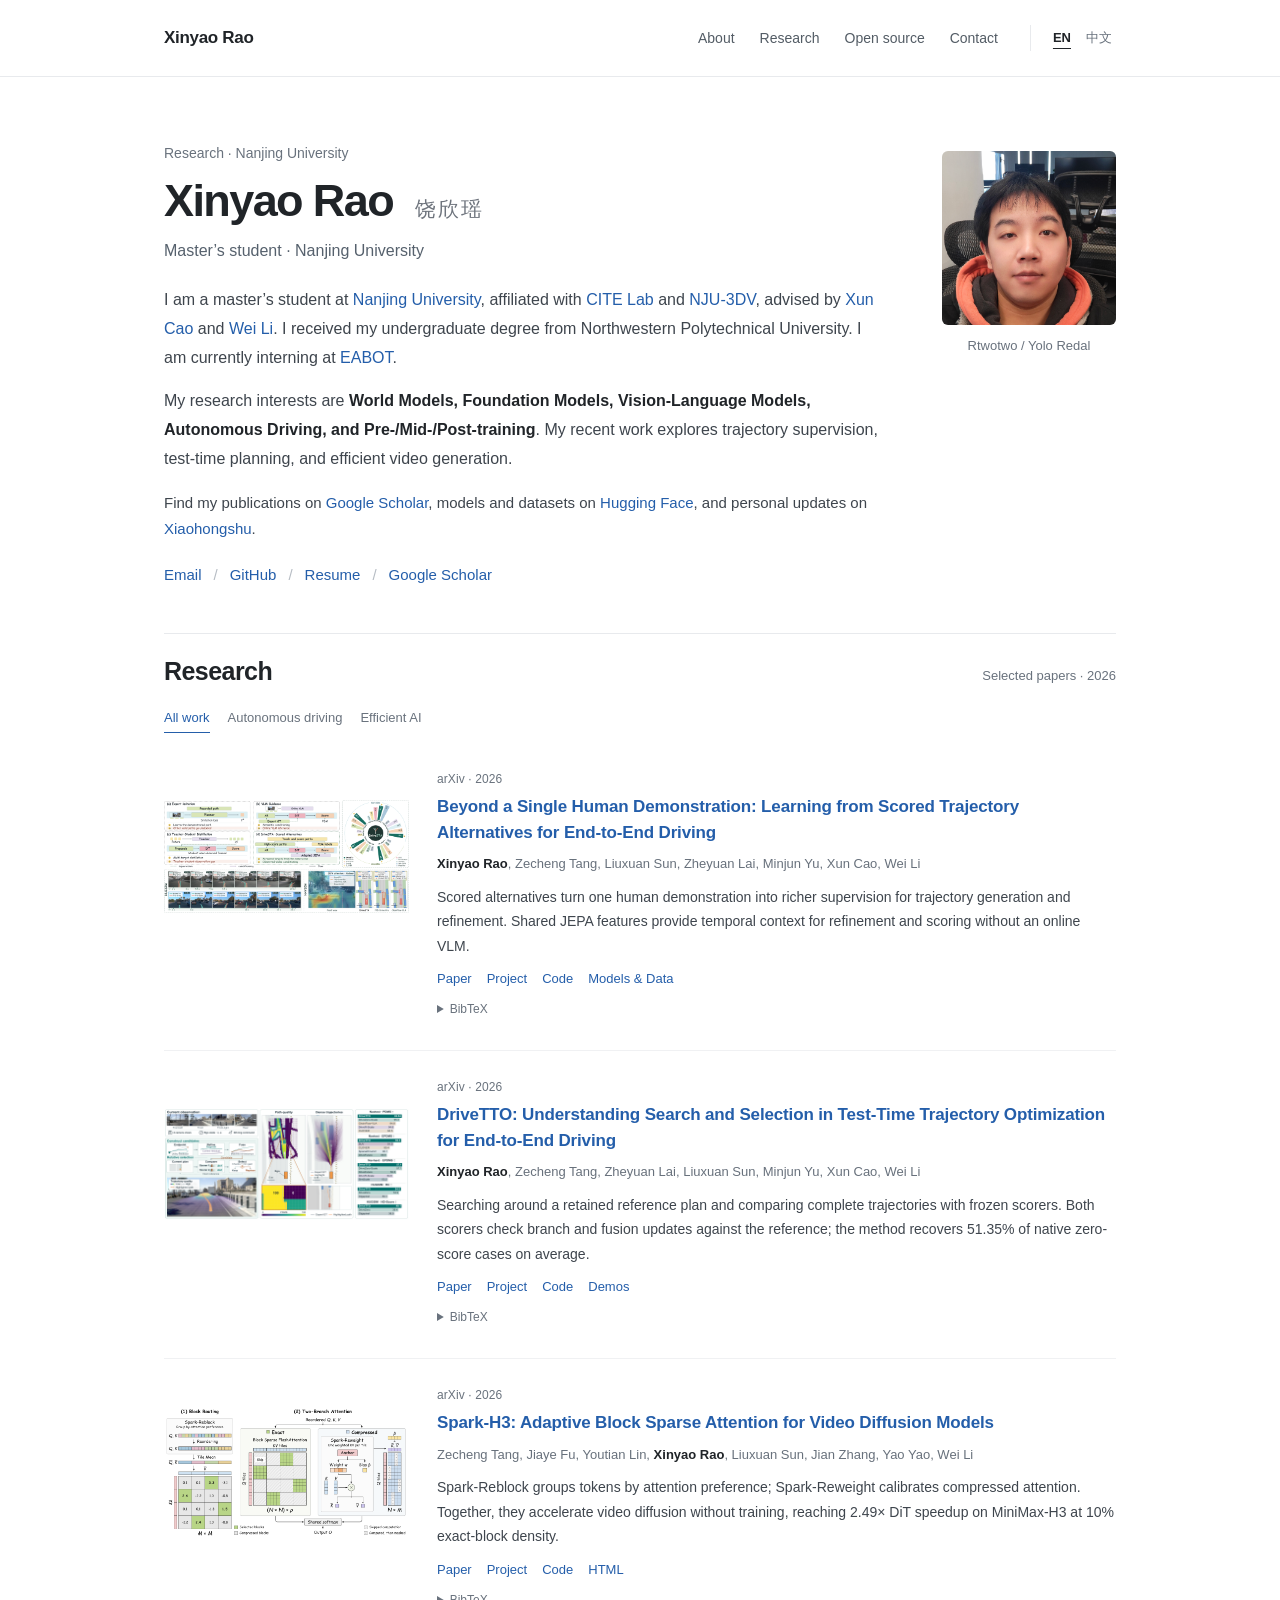
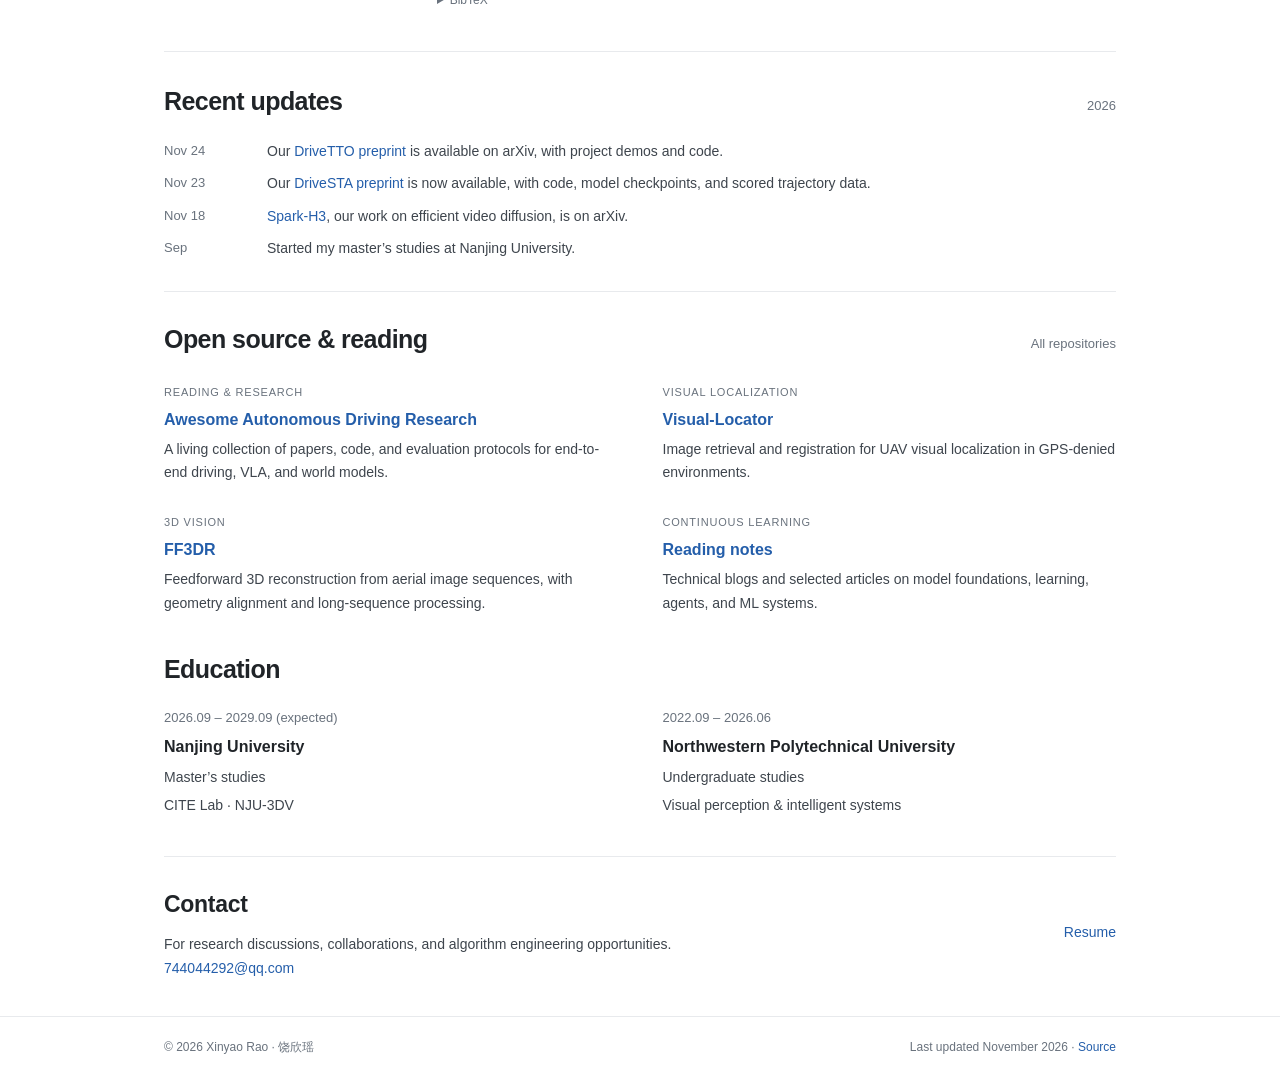
==== commit a98d7ea7: "Publish DriveTTO arXiv links and update academic profile navigation" ====
--- a/index.html
+++ b/index.html
@@ -21,10 +21,18 @@
   primaryClass={cs.CV},
   url={https://arxiv.org/abs/2611.27515}
 }</pre><button class="copy-citation" data-enhanced hidden data-copy="bib-drivesta"><span lang="en">Copy citation</span><span lang="zh-CN">复制引用</span></button></details></div></article><article class="paper" id="drivetto" data-topic="driving">
-    <a class="paper-visual" href="https://rtwotwo.github.io/DriveTTO/" aria-label="DriveTTO details"><img src="assets/site/drivetto-teaser.png" alt="DriveTTO method overview" width="560" height="360" loading="lazy"></a>
-    <div><p class="meta"><span lang="en">Manuscript · 2026</span><span lang="zh-CN">论文稿件 · 2026</span></p><h3><a href="https://rtwotwo.github.io/DriveTTO/">DriveTTO: Understanding Search and Selection in Test-Time Trajectory Optimization for End-to-End Driving</a></h3><p class="authors"><strong>Xinyao Rao</strong>, Zecheng Tang, Zheyuan Lai, Liuxuan Sun, Minjun Yu, Xun Cao, Wei Li</p><p class="abstract"><span lang="en">Searching around a retained reference plan and comparing complete trajectories with frozen scorers. Both scorers check branch and fusion updates against the reference; the method recovers 51.35% of native zero-score cases on average.</span><span lang="zh-CN">保留完整参考轨迹，在推理阶段进行端点搜索与局部精炼，再以冻结评分器比较完整轨迹。分支与融合更新须经双评分器检查；原生零分案例的平均恢复率达 51.35%。</span></p><div class="paper-links"><a href="https://rtwotwo.github.io/DriveTTO/">Project</a><a href="https://github.com/Rtwotwo/DriveTTO">Code</a><a href="https://rtwotwo.github.io/DriveTTO/#videos">Demos</a></div></div></article><article class="paper" id="spark" data-topic="efficient">
+    <a class="paper-visual" href="https://arxiv.org/abs/2611.29205" aria-label="DriveTTO details"><img src="assets/site/drivetto-teaser.png" alt="DriveTTO method overview" width="560" height="360" loading="lazy"></a>
+    <div><p class="meta"><span lang="en">arXiv · 2026</span><span lang="zh-CN">arXiv 预印本 · 2026</span></p><h3><a href="https://arxiv.org/abs/2611.29205">DriveTTO: Understanding Search and Selection in Test-Time Trajectory Optimization for End-to-End Driving</a></h3><p class="authors"><strong>Xinyao Rao</strong>, Zecheng Tang, Zheyuan Lai, Liuxuan Sun, Minjun Yu, Xun Cao, Wei Li</p><p class="abstract"><span lang="en">Searching around a retained reference plan and comparing complete trajectories with frozen scorers. Both scorers check branch and fusion updates against the reference; the method recovers 51.35% of native zero-score cases on average.</span><span lang="zh-CN">保留完整参考轨迹，在推理阶段进行端点搜索与局部精炼，再以冻结评分器比较完整轨迹。分支与融合更新须经双评分器检查；原生零分案例的平均恢复率达 51.35%。</span></p><div class="paper-links"><a href="https://arxiv.org/abs/2611.29205">Paper</a><a href="https://rtwotwo.github.io/DriveTTO/">Project</a><a href="https://github.com/Rtwotwo/DriveTTO">Code</a><a href="https://rtwotwo.github.io/DriveTTO/#videos">Demos</a></div><details><summary>BibTeX</summary><pre id="bib-drivetto">@misc{rao2026drivetto,
+  title={DriveTTO: Understanding Search and Selection in Test-Time Trajectory Optimization for End-to-End Driving},
+  author={Rao, Xinyao and Tang, Zecheng and Lai, Zheyuan and Sun, Liuxuan and Yu, Minjun and Cao, Xun and Li, Wei},
+  year={2026},
+  eprint={2611.29205},
+  archivePrefix={arXiv},
+  primaryClass={cs.CV},
+  url={https://arxiv.org/abs/2611.29205}
+}</pre><button class="copy-citation" data-enhanced hidden data-copy="bib-drivetto"><span lang="en">Copy citation</span><span lang="zh-CN">复制引用</span></button></details></div></article><article class="paper" id="spark" data-topic="efficient">
     <a class="paper-visual" href="https://arxiv.org/abs/2611.24256" aria-label="Spark-H3 details"><img src="assets/site/spark-method.png" alt="Spark-H3 attention method overview" width="560" height="360" loading="lazy"></a>
-    <div><p class="meta"><span lang="en">arXiv · 2026</span><span lang="zh-CN">arXiv 预印本 · 2026</span></p><h3><a href="https://arxiv.org/abs/2611.24256">Spark-H3: Adaptive Block Sparse Attention for Video Diffusion Models</a></h3><p class="authors">Zecheng Tang, Jiaye Fu, Youtian Lin, <strong>Xinyao Rao</strong>, Liuxuan Sun, Jian Zhang, Yao Yao, Wei Li</p><p class="abstract"><span lang="en">Spark-Reblock groups tokens by attention preference; Spark-Reweight calibrates compressed attention. Together, they accelerate video diffusion without training, reaching 2.49× DiT speedup on MiniMax-H3 at 10% exact-block density.</span><span lang="zh-CN">Spark-Reblock 按注意力偏好重组 token，Spark-Reweight 校准压缩块注意力；无需训练，在 MiniMax-H3、10% 精确块密度下实现 2.49× DiT 加速。</span></p><div class="paper-links"><a href="https://arxiv.org/abs/2611.24256">Paper</a><a href="https://arxiv.org/html/2611.24256v1">HTML</a></div><details><summary>BibTeX</summary><pre id="bib-spark">@misc{tang2026sparkh3,
+    <div><p class="meta"><span lang="en">arXiv · 2026</span><span lang="zh-CN">arXiv 预印本 · 2026</span></p><h3><a href="https://arxiv.org/abs/2611.24256">Spark-H3: Adaptive Block Sparse Attention for Video Diffusion Models</a></h3><p class="authors">Zecheng Tang, Jiaye Fu, Youtian Lin, <strong>Xinyao Rao</strong>, Liuxuan Sun, Jian Zhang, Yao Yao, Wei Li</p><p class="abstract"><span lang="en">Spark-Reblock groups tokens by attention preference; Spark-Reweight calibrates compressed attention. Together, they accelerate video diffusion without training, reaching 2.49× DiT speedup on MiniMax-H3 at 10% exact-block density.</span><span lang="zh-CN">Spark-Reblock 按注意力偏好重组 token，Spark-Reweight 校准压缩块注意力；无需训练，在 MiniMax-H3、10% 精确块密度下实现 2.49× DiT 加速。</span></p><div class="paper-links"><a href="https://arxiv.org/abs/2611.24256">Paper</a><a href="https://zechengtang.github.io/Spark-H3/">Project</a><a href="https://github.com/zechengtang/Spark-H3">Code</a><a href="https://arxiv.org/html/2611.24256v1">HTML</a></div><details><summary>BibTeX</summary><pre id="bib-spark">@misc{tang2026sparkh3,
   title={Spark-H3: Adaptive Block Sparse Attention for Video Diffusion Models},
   author={Tang, Zecheng and Fu, Jiaye and Lin, Youtian and Rao, Xinyao and Sun, Liuxuan and Zhang, Jian and Yao, Yao and Li, Wei},
   year={2026},
@@ -33,7 +41,7 @@
   primaryClass={cs.CV},
   url={https://arxiv.org/abs/2611.24256}
 }</pre><button class="copy-citation" data-enhanced hidden data-copy="bib-spark"><span lang="en">Copy citation</span><span lang="zh-CN">复制引用</span></button></details></div></article></section>
-<section class="news" aria-labelledby="news-title"><div class="section-title"><h2 id="news-title"><span lang="en">Recent updates</span><span lang="zh-CN">近期动态</span></h2><span class="aside">2026</span></div><ul><li><time datetime="2026-11-23">Nov 23</time><p><span lang="en">Our <a href="https://arxiv.org/abs/2611.27515">DriveSTA preprint</a> is now available, with code, model checkpoints, and scored trajectory data.</span><span lang="zh-CN"><a href="https://arxiv.org/abs/2611.27515">DriveSTA 预印本</a>已公开，代码、模型权重与带评分轨迹数据同步开放。</span></p></li><li><time datetime="2026-11-18">Nov 18</time><p><span lang="en"><a href="https://arxiv.org/abs/2611.24256">Spark-H3</a>, our work on efficient video diffusion, is on arXiv.</span><span lang="zh-CN">视频扩散模型加速工作 <a href="https://arxiv.org/abs/2611.24256">Spark-H3</a> 已发布于 arXiv。</span></p></li><li><time datetime="2026-09">Sep</time><p><span lang="en">Started my master’s studies at Nanjing University.</span><span lang="zh-CN">进入南京大学攻读硕士学位。</span></p></li></ul></section>
+<section class="news" aria-labelledby="news-title"><div class="section-title"><h2 id="news-title"><span lang="en">Recent updates</span><span lang="zh-CN">近期动态</span></h2><span class="aside">2026</span></div><ul><li><time datetime="2026-11-24">Nov 24</time><p><span lang="en">Our <a href="https://arxiv.org/abs/2611.29205">DriveTTO preprint</a> is available on arXiv, with project demos and code.</span><span lang="zh-CN"><a href="https://arxiv.org/abs/2611.29205">DriveTTO 预印本</a>已发布于 arXiv，项目演示与代码可通过论文条目访问。</span></p></li><li><time datetime="2026-11-23">Nov 23</time><p><span lang="en">Our <a href="https://arxiv.org/abs/2611.27515">DriveSTA preprint</a> is now available, with code, model checkpoints, and scored trajectory data.</span><span lang="zh-CN"><a href="https://arxiv.org/abs/2611.27515">DriveSTA 预印本</a>已公开，代码、模型权重与带评分轨迹数据同步开放。</span></p></li><li><time datetime="2026-11-18">Nov 18</time><p><span lang="en"><a href="https://arxiv.org/abs/2611.24256">Spark-H3</a>, our work on efficient video diffusion, is on arXiv.</span><span lang="zh-CN">视频扩散模型加速工作 <a href="https://arxiv.org/abs/2611.24256">Spark-H3</a> 已发布于 arXiv。</span></p></li><li><time datetime="2026-09">Sep</time><p><span lang="en">Started my master’s studies at Nanjing University.</span><span lang="zh-CN">进入南京大学攻读硕士学位。</span></p></li></ul></section>
 <section id="projects" class="open-source" aria-labelledby="projects-title"><div class="section-title"><h2 id="projects-title"><span lang="en">Open source & reading</span><span lang="zh-CN">开源与阅读</span></h2><a class="aside" href="https://github.com/Rtwotwo?tab=repositories"><span lang="en">All repositories</span><span lang="zh-CN">全部仓库</span></a></div><div class="projects"><article class="project"><span class="topic">READING & RESEARCH</span><h3><a href="https://github.com/Rtwotwo/Awesome-Autonomous-Driving-Research">Awesome Autonomous Driving Research</a></h3><p><span lang="en">A living collection of papers, code, and evaluation protocols for end-to-end driving, VLA, and world models.</span><span lang="zh-CN">持续整理端到端驾驶、VLA 与世界模型的论文、代码及评测协议。</span></p></article><article class="project"><span class="topic">VISUAL LOCALIZATION</span><h3><a href="https://github.com/Rtwotwo/Visual-Locator">Visual-Locator</a></h3><p><span lang="en">Image retrieval and registration for UAV visual localization in GPS-denied environments.</span><span lang="zh-CN">通过图像检索与配准，探索 GPS 不可用环境下的无人机视觉定位。</span></p></article><article class="project"><span class="topic">3D VISION</span><h3><a href="https://github.com/Rtwotwo/FF3DR">FF3DR</a></h3><p><span lang="en">Feedforward 3D reconstruction from aerial image sequences, with geometry alignment and long-sequence processing.</span><span lang="zh-CN">面向无人机图像序列的前馈三维重建、几何对齐与长序列处理。</span></p></article><article class="project"><span class="topic">CONTINUOUS LEARNING</span><h3><a href="https://github.com/Rtwotwo/Rtwotwo/blob/main/READING.md">Reading notes</a></h3><p><span lang="en">Technical blogs and selected articles on model foundations, learning, agents, and ML systems.</span><span lang="zh-CN">按主题整理模型基础、机器学习、智能体与机器学习系统相关的技术阅读清单。</span></p></article></div></section>
 <section class="education" aria-labelledby="education-title"><div class="section-title"><h2 id="education-title"><span lang="en">Education</span><span lang="zh-CN">教育经历</span></h2></div><div class="schools"><article class="school"><span class="date">2026.09 – 2029.09 <span lang="en">(expected)</span><span lang="zh-CN">（预计）</span></span><h3><span lang="en">Nanjing University</span><span lang="zh-CN">南京大学</span></h3><p><span lang="en">Master’s studies</span><span lang="zh-CN">硕士研究生</span></p><p>CITE Lab · NJU-3DV</p></article><article class="school"><span class="date">2022.09 – 2026.06</span><h3><span lang="en">Northwestern Polytechnical University</span><span lang="zh-CN">西北工业大学</span></h3><p><span lang="en">Undergraduate studies</span><span lang="zh-CN">本科</span></p><p><span lang="en">Visual perception & intelligent systems</span><span lang="zh-CN">视觉感知与智能系统研究实践</span></p></article></div></section>
 <section id="contact" class="contact" aria-labelledby="contact-title"><div><h2 id="contact-title"><span lang="en">Contact</span><span lang="zh-CN">联系</span></h2><p><span lang="en">For research discussions, collaborations, and algorithm engineering opportunities.</span><span lang="zh-CN">欢迎交流研究想法、开源合作与算法工程机会。</span></p><p><a href="mailto:744044292@qq.com">744044292@qq.com</a></p></div><a class="button" href="assets/resume.html"><span lang="en">Resume</span><span lang="zh-CN">查看在线简历</span></a></section>
